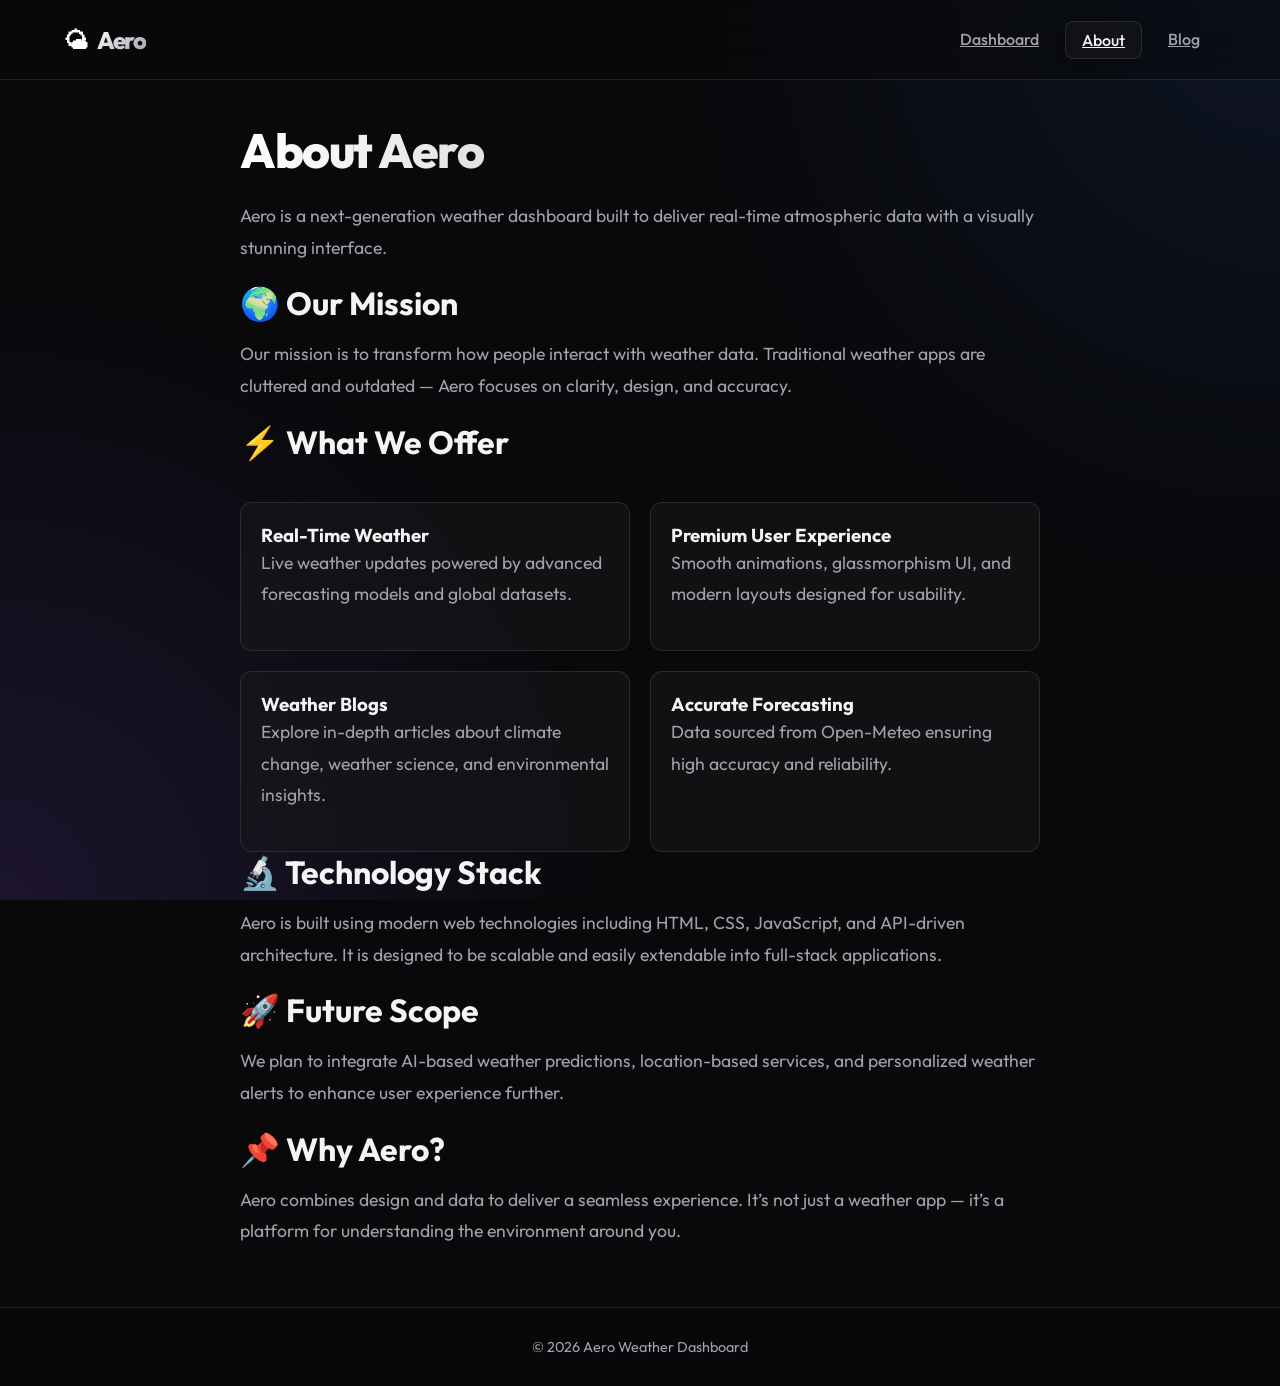
==== about.html @ 98682529 "seo frined" ====
<!DOCTYPE html>
<html lang="en">

<head>
    <meta charset="UTF-8">

    <!-- ✅ SEO -->
    <title>Aero Weather Dashboard | Real-Time Weather & Climate Insights</title>

    <meta name="description"
        content="Aero is a modern weather dashboard providing real-time forecasts, climate insights, and expert weather blogs with a premium UI experience.">

    <meta name="keywords"
        content="weather dashboard, real-time weather, climate insights, weather app, meteorology, weather forecast, Aero weather">

    <meta name="author" content="Aero Weather Team">

    <!-- Open Graph (for sharing) -->
    <meta property="og:title" content="Aero Weather Dashboard">
    <meta property="og:description" content="Real-time weather insights with premium UI and climate blogs.">
    <meta property="og:type" content="website">

    <meta name="viewport" content="width=device-width, initial-scale=1.0">

    <!-- Fonts -->
    <link href="https://fonts.googleapis.com/css2?family=Outfit:wght@300;400;600;700&display=swap" rel="stylesheet">

    <link rel="stylesheet" href="style.css">
</head>

<body>

    <div class="bg-gradient"></div>

    <div id="app">

        <div id="navbar"></div>

        <main id="main-content" class="fade-in">

            <div class="about-content">

                <!-- HERO -->
                <h1>About Aero</h1>

                <p class="lead">
                    Aero is a next-generation weather dashboard built to deliver real-time atmospheric data with a
                    visually stunning interface.
                </p>

                <!-- SECTION 1 -->
                <h2>🌍 Our Mission</h2>
                <p>
                    Our mission is to transform how people interact with weather data. Traditional weather apps are
                    cluttered and outdated — Aero focuses on clarity, design, and accuracy.
                </p>

                <!-- SECTION 2 -->
                <h2>⚡ What We Offer</h2>

                <ul class="feature-list">

                    <li class="feature-item">
                        <h3>Real-Time Weather</h3>
                        <p>
                            Live weather updates powered by advanced forecasting models and global datasets.
                        </p>
                    </li>

                    <li class="feature-item">
                        <h3>Premium User Experience</h3>
                        <p>
                            Smooth animations, glassmorphism UI, and modern layouts designed for usability.
                        </p>
                    </li>

                    <li class="feature-item">
                        <h3>Weather Blogs</h3>
                        <p>
                            Explore in-depth articles about climate change, weather science, and environmental insights.
                        </p>
                    </li>

                    <li class="feature-item">
                        <h3>Accurate Forecasting</h3>
                        <p>
                            Data sourced from Open-Meteo ensuring high accuracy and reliability.
                        </p>
                    </li>

                </ul>

                <!-- SECTION 3 -->
                <h2>🔬 Technology Stack</h2>
                <p>
                    Aero is built using modern web technologies including HTML, CSS, JavaScript, and API-driven
                    architecture. It is designed to be scalable and easily extendable into full-stack applications.
                </p>

                <!-- SECTION 4 -->
                <h2>🚀 Future Scope</h2>
                <p>
                    We plan to integrate AI-based weather predictions, location-based services, and personalized weather
                    alerts to enhance user experience further.
                </p>

                <!-- SECTION 5 -->
                <h2>📌 Why Aero?</h2>
                <p>
                    Aero combines design and data to deliver a seamless experience. It’s not just a weather app — it’s a
                    platform for understanding the environment around you.
                </p>

            </div>

        </main>

        <footer class="glass-footer">
            <p>&copy; 2026 Aero Weather Dashboard</p>
        </footer>

    </div>

    <!-- NAVBAR + ACTIVE TAB -->
    <script>
        fetch("navbar.html")
            .then(res => res.text())
            .then(data => {
                document.getElementById("navbar").innerHTML = data;

                const currentPage = window.location.pathname.split("/").pop();

                document.querySelectorAll(".nav-item").forEach(link => {
                    if (link.getAttribute("href") === currentPage) {
                        link.classList.add("active");
                    }
                });
            });
    </script>

</body>

</html>
---- style.css ----
:root {
    /* Premium Color Palette */
    --clr-bg: #09090b; /* Very dark zinc */
    --clr-surface: rgba(24, 24, 27, 0.6); /* Translucent zinc */
    --clr-surface-hover: rgba(39, 39, 42, 0.8);
    --clr-border: rgba(255, 255, 255, 0.1);
    
    /* Vibrant accients */
    --clr-primary: #3b82f6; /* Blue */
    --clr-primary-glow: rgba(59, 130, 246, 0.5);
    --clr-secondary: #8b5cf6; /* Purple */
    --clr-secondary-glow: rgba(139, 92, 246, 0.5);
    
    --clr-text: #f4f4f5;
    --clr-text-muted: #a1a1aa;
    
    /* Typography */
    --font-heading: 'Outfit', sans-serif;
    --font-body: 'Outfit', sans-serif;
    
    /* Layout Variables */
    --nav-height: 80px;
    --max-width: 1200px;
}

* {
    margin: 0;
    padding: 0;
    box-sizing: border-box;
    font-family: var(--font-body);
}

body {
    background-color: var(--clr-bg);
    color: var(--clr-text);
    min-height: 100vh;
    overflow-x: hidden;
    position: relative;
    display: flex;
    flex-direction: column;
}

/* Background Effects */
.bg-gradient {
    position: fixed;
    top: 0; left: 0; right: 0; bottom: 0;
    background: radial-gradient(circle at top right, rgba(59, 130, 246, 0.1) 0%, transparent 40%),
                radial-gradient(circle at bottom left, rgba(139, 92, 246, 0.15) 0%, transparent 40%);
    z-index: -2;
}

.bg-orbs {
    position: fixed;
    width: 100vw;
    height: 100vh;
    z-index: -1;
    overflow: hidden;
    pointer-events: none;
}

.orb {
    position: absolute;
    border-radius: 50%;
    filter: blur(100px);
    opacity: 0.4;
    animation: float 20s infinite ease-in-out alternate;
}

.orb-1 {
    top: -10%; left: -10%;
    width: 500px; height: 500px;
    background: var(--clr-primary);
}

.orb-2 {
    bottom: -10%; right: -10%;
    width: 600px; height: 600px;
    background: var(--clr-secondary);
    animation-delay: -5s;
}

@keyframes float {
    0% { transform: translate(0, 0) scale(1); }
    100% { transform: translate(100px, 50px) scale(1.2); }
}

/* App Layout */
#app {
    display: flex;
    flex-direction: column;
    min-height: 100vh;
}

/* Navigation - Glassmorphism */
.glass-nav {
    height: var(--nav-height);
    display: flex;
    justify-content: space-between;
    align-items: center;
    padding: 0 5%;
    background: rgba(9, 9, 11, 0.5);
    backdrop-filter: blur(20px);
    -webkit-backdrop-filter: blur(20px);
    border-bottom: 1px solid var(--clr-border);
    position: sticky;
    top: 0;
    z-index: 100;
}

.logo {
    display: flex;
    align-items: center;
    gap: 10px;
    font-size: 1.5rem;
    font-weight: 800;
    color: white;
    letter-spacing: -0.05em;
    cursor: pointer;
}

.logo-text {
    background: linear-gradient(135deg, #fff, var(--clr-text-muted));
    -webkit-background-clip: text;
    -webkit-text-fill-color: transparent;
}

nav#nav-menu {
    display: flex;
    gap: 10px;
}

.nav-item {
    background: transparent;
    border: none;
    color: var(--clr-text-muted);
    font-size: 1rem;
    font-weight: 500;
    padding: 8px 16px;
    border-radius: 8px;
    cursor: pointer;
    transition: all 0.3s ease;
    position: relative;
    overflow: hidden;
}

.nav-item:hover {
    color: var(--clr-text);
    background: rgba(255,255,255,0.05);
}

.nav-item.active {
    color: var(--clr-text);
    background: var(--clr-surface);
    border: 1px solid var(--clr-border);
    box-shadow: 0 4px 12px rgba(0,0,0,0.1);
}

/* Mobile Toggle */
.mobile-menu-toggle {
    display: none;
    flex-direction: column;
    gap: 5px;
    cursor: pointer;
}
.mobile-menu-toggle span {
    width: 25px; height: 3px;
    background: white;
    border-radius: 3px;
    transition: all 0.3s;
}

/* Main Content */
#main-content {
    flex: 1;
    max-width: var(--max-width);
    margin: 0 auto;
    width: 100%;
    padding: 40px 5%;
    display: flex;
    flex-direction: column;
}

/* Page Transitions */
.fade-in {
    animation: fadeIn 0.5s cubic-bezier(0.16, 1, 0.3, 1) forwards;
}

@keyframes fadeIn {
    from { opacity: 0; transform: translateY(10px); }
    to { opacity: 1; transform: translateY(0); }
}

/* Generic UI Components */
h1 {
    font-size: 3rem;
    font-weight: 800;
    letter-spacing: -0.03em;
    margin-bottom: 20px;
    background: linear-gradient(to right, #fff, #a1a1aa);
    -webkit-background-clip: text;
    -webkit-text-fill-color: transparent;
}

h2 {
    font-size: 2rem;
    font-weight: 700;
    margin-bottom: 15px;
}

p.lead {
    font-size: 1.25rem;
    color: var(--clr-text-muted);
    margin-bottom: 30px;
    line-height: 1.6;
}

/* Glass Card */
.glass-card {
    background: var(--clr-surface);
    border: 1px solid var(--clr-border);
    border-radius: 20px;
    padding: 30px;
    box-shadow: 0 10px 30px -10px rgba(0,0,0,0.5);
    backdrop-filter: blur(10px);
    transition: transform 0.3s ease, border-color 0.3s ease;
}

.glass-card:hover {
    transform: translateY(-5px);
    border-color: rgba(255,255,255,0.2);
}

/* Dashboard Layout */
.dashboard-grid {
    display: grid;
    grid-template-columns: repeat(12, 1fr);
    gap: 20px;
}

.weather-hero {
    grid-column: span 12;
    display: flex;
    flex-direction: column;
    align-items: center;
    justify-content: center;
    padding: 60px 40px;
    background: linear-gradient(135deg, rgba(59, 130, 246, 0.2), rgba(139, 92, 246, 0.2));
    border: 1px solid var(--clr-border);
    border-radius: 24px;
    position: relative;
    overflow: hidden;
}

.temp-huge {
    font-size: 6rem;
    font-weight: 800;
    line-height: 1;
    margin: 10px 0;
    text-shadow: 0 10px 30px var(--clr-primary-glow);
}

.weather-desc {
    font-size: 1.5rem;
    font-weight: 500;
    text-transform: capitalize;
    color: var(--clr-text-muted);
}

.weather-location {
    font-size: 2rem;
    font-weight: 700;
}

.stats-grid {
    grid-column: span 12;
    display: grid;
    grid-template-columns: repeat(auto-fit, minmax(200px, 1fr));
    gap: 20px;
}

.stat-card {
    display: flex;
    flex-direction: column;
    align-items: center;
    text-align: center;
}

.stat-icon {
    font-size: 2rem;
    margin-bottom: 10px;
}

.stat-value {
    font-size: 1.8rem;
    font-weight: 700;
}

.stat-label {
    font-size: 0.9rem;
    color: var(--clr-text-muted);
    text-transform: uppercase;
    letter-spacing: 0.05em;
}

/* About Page */
.about-content {
    max-width: 800px;
    margin: 0 auto;
}
.about-content p {
    color: var(--clr-text-muted);
    font-size: 1.1rem;
    line-height: 1.8;
    margin-bottom: 20px;
}
.feature-list {
    display: grid;
    grid-template-columns: 1fr 1fr;
    gap: 20px;
    margin-top: 40px;
    list-style: none;
}
.feature-item {
    background: var(--clr-surface);
    padding: 20px;
    border-radius: 12px;
    border: 1px solid var(--clr-border);
}

/* Blog List */
.blog-grid {
    display: grid;
    grid-template-columns: repeat(auto-fill, minmax(320px, 1fr));
    gap: 30px;
}

.blog-card {
    display: flex;
    flex-direction: column;
    padding: 0;
    overflow: hidden;
    cursor: pointer;
}

.blog-image {
    width: 100%;
    height: 200px;
    object-fit: cover;
    border-bottom: 1px solid var(--clr-border);
    transition: transform 0.5s ease;
}

.blog-card:hover .blog-image {
    transform: scale(1.05);
}

.blog-image-wrapper {
    overflow: hidden;
}

.blog-content {
    padding: 25px;
    flex: 1;
    display: flex;
    flex-direction: column;
}

.blog-date {
    font-size: 0.85rem;
    color: var(--clr-primary);
    font-weight: 600;
    margin-bottom: 10px;
}

.blog-title {
    font-size: 1.3rem;
    font-weight: 700;
    margin-bottom: 10px;
    line-height: 1.3;
}

.blog-excerpt {
    color: var(--clr-text-muted);
    font-size: 0.95rem;
    line-height: 1.5;
    margin-bottom: 20px;
    flex: 1;
}

.read-more {
    color: #fff;
    font-weight: 600;
    font-size: 0.9rem;
    text-transform: uppercase;
    letter-spacing: 0.05em;
    display: inline-flex;
    align-items: center;
    gap: 5px;
    transition: color 0.3s;
}

.read-more::after {
    content: "→";
    transition: transform 0.3s;
}

.blog-card:hover .read-more {
    color: var(--clr-primary);
}

.blog-card:hover .read-more::after {
    transform: translateX(5px);
}

/* Single Blog Post View */
.single-blog {
    max-width: 800px;
    margin: 0 auto;
}

.back-btn {
    background: transparent;
    border: 1px solid var(--clr-border);
    color: var(--clr-text);
    padding: 10px 20px;
    border-radius: 8px;
    cursor: pointer;
    font-family: var(--font-body);
    font-weight: 600;
    display: inline-flex;
    align-items: center;
    gap: 8px;
    margin-bottom: 30px;
    transition: all 0.3s;
}
.back-btn:hover {
    background: var(--clr-surface);
    border-color: rgba(255,255,255,0.3);
}

.blog-header {
    margin-bottom: 40px;
}

.blog-header h1 {
    font-size: 2.5rem;
    margin: 10px 0 20px;
    line-height: 1.2;
}

.blog-hero-img {
    width: 100%;
    height: 400px;
    object-fit: cover;
    border-radius: 20px;
    margin-bottom: 40px;
    border: 1px solid var(--clr-border);
}

.blog-body-text {
    font-size: 1.15rem;
    line-height: 1.8;
    color: #e4e4e7;
    white-space: pre-wrap;
}

.blog-body-text p {
    margin-bottom: 20px;
}

/* Footer */
.glass-footer {
    text-align: center;
    padding: 30px;
    color: var(--clr-text-muted);
    font-size: 0.9rem;
    border-top: 1px solid var(--clr-border);
    background: rgba(9, 9, 11, 0.5);
    margin-top: auto;
}

/* Loading State */
.loader {
    width: 48px;
    height: 48px;
    border: 5px solid var(--clr-surface);
    border-bottom-color: var(--clr-primary);
    border-radius: 50%;
    display: inline-block;
    box-sizing: border-box;
    animation: rotation 1s linear infinite;
    margin: 40px auto;
}

@keyframes rotation {
    0% { transform: rotate(0deg); }
    100% { transform: rotate(360deg); }
}

.error-msg {
    color: #ef4444;
    background: rgba(239, 68, 68, 0.1);
    padding: 20px;
    border-radius: 12px;
    border: 1px solid rgba(239, 68, 68, 0.3);
    text-align: center;
    grid-column: span 12;
}

/* Responsive */
@media (max-width: 768px) {
    .glass-nav {
        padding: 0 20px;
    }
    nav#nav-menu {
        display: none; /* simple hidden for mobile, in a real app we toggle this */
    }
    .mobile-menu-toggle {
        display: flex;
    }
    h1 {
        font-size: 2.2rem;
    }
    .temp-huge {
        font-size: 4rem;
    }
    .blog-hero-img {
        height: 250px;
    }
}
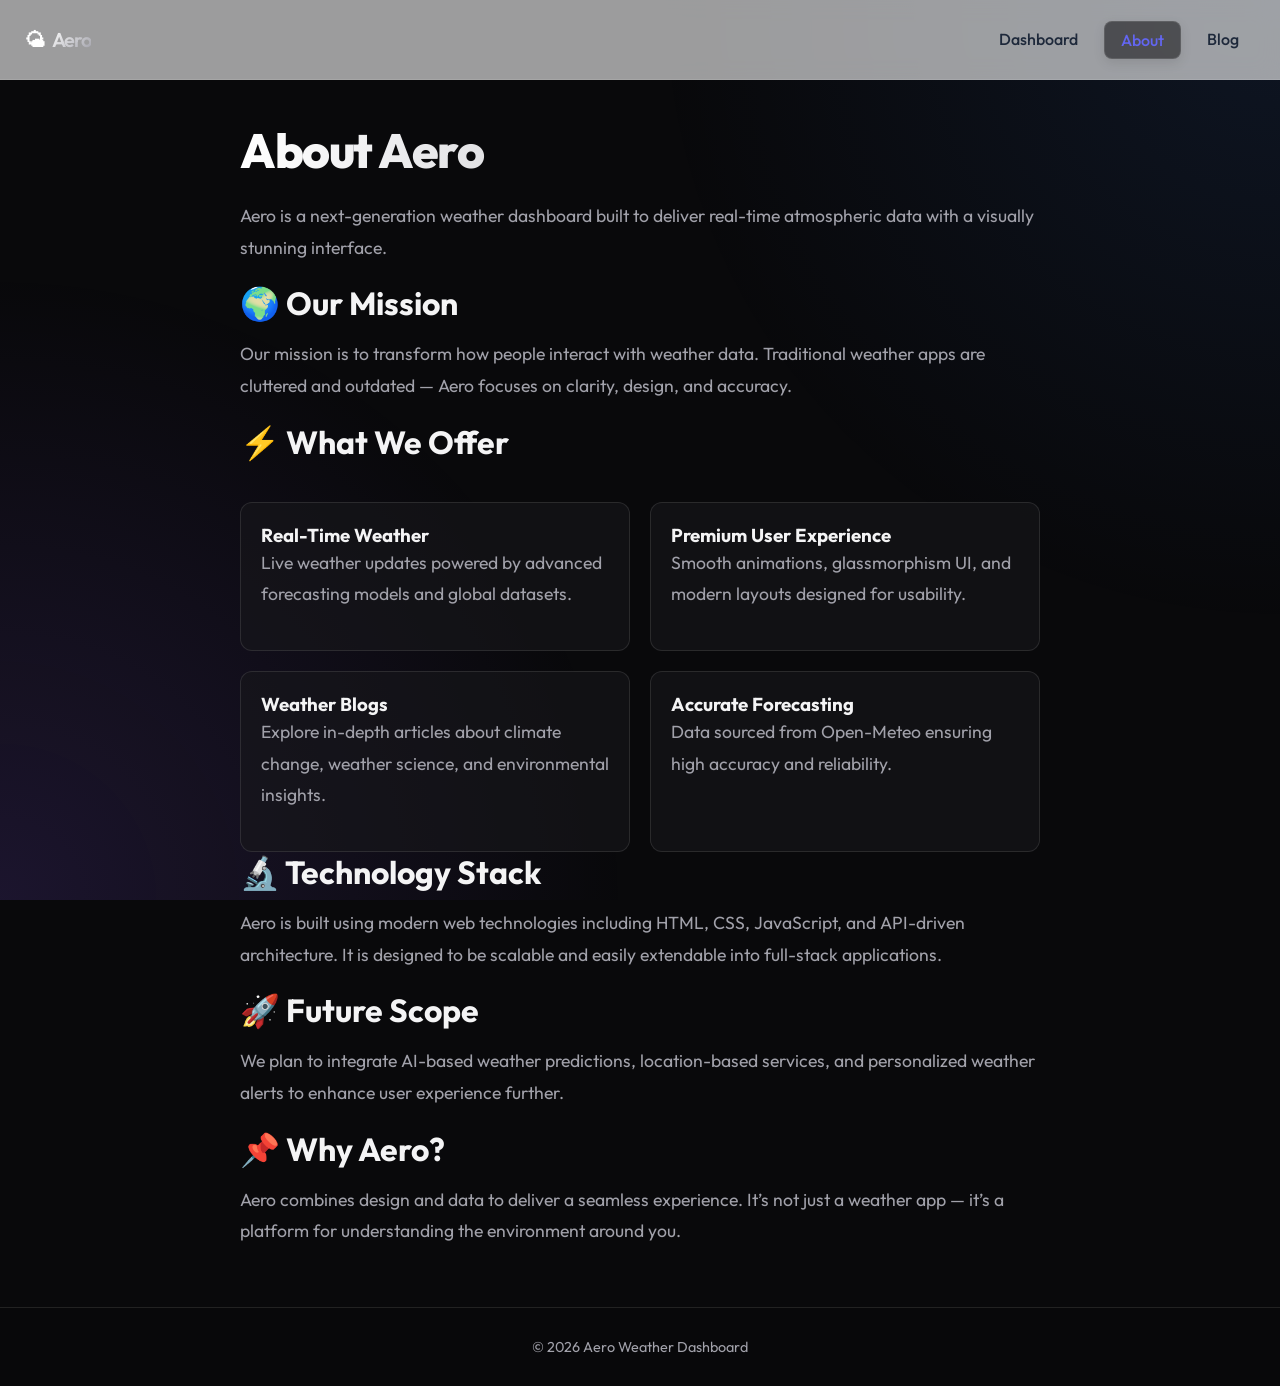
==== commit d9f5b54c: "sadsd" ====
--- a/about.html
+++ b/about.html
@@ -4,28 +4,71 @@
 <head>
     <meta charset="UTF-8">
 
-    <!-- ✅ SEO -->
-    <title>Aero Weather Dashboard | Real-Time Weather & Climate Insights</title>
+    <!-- ✅ PRIMARY SEO (ABOUT INTENT OPTIMIZED) -->
+    <title>About Aero Weather Dashboard | Real-Time Weather Platform & Climate Insights</title>
 
     <meta name="description"
-        content="Aero is a modern weather dashboard providing real-time forecasts, climate insights, and expert weather blogs with a premium UI experience.">
+        content="Learn about Aero Weather Dashboard, a modern weather platform delivering real-time forecasts, climate insights, and atmospheric data with advanced UI and accurate meteorology models.">
 
     <meta name="keywords"
-        content="weather dashboard, real-time weather, climate insights, weather app, meteorology, weather forecast, Aero weather">
+        content="about Aero weather, weather dashboard platform, real-time weather system, climate insights platform, meteorology application, weather forecasting technology, Aero weather dashboard info">
 
     <meta name="author" content="Aero Weather Team">
 
-    <!-- Open Graph (for sharing) -->
-    <meta property="og:title" content="Aero Weather Dashboard">
-    <meta property="og:description" content="Real-time weather insights with premium UI and climate blogs.">
+    <!-- ✅ INDEXING CONTROL -->
+    <meta name="robots" content="index, follow, max-image-preview:large, max-snippet:-1, max-video-preview:-1">
+    <meta name="googlebot" content="index, follow">
+
+    <!-- ✅ CANONICAL -->
+    <link rel="canonical" href="https://weatherdashboard.shopwithme.in/about.html">
+
+    <!-- ✅ VIEWPORT -->
+    <meta name="viewport" content="width=device-width, initial-scale=1.0">
+
+    <!-- ✅ FAVICON -->
+    <link rel="icon" href="/favicon.ico" type="image/x-icon">
+
+    <!-- ✅ OPEN GRAPH -->
+    <meta property="og:title" content="About Aero Weather Dashboard">
+    <meta property="og:description"
+        content="Discover the mission, technology, and vision behind Aero Weather Dashboard.">
     <meta property="og:type" content="website">
+    <meta property="og:url" content="https://weatherdashboard.shopwithme.in/about.html">
+    <meta property="og:image" content="https://weatherdashboard.shopwithme.in/preview.jpg">
+    <meta property="og:site_name" content="Aero Weather">
 
-    <meta name="viewport" content="width=device-width, initial-scale=1.0">
+    <!-- ✅ TWITTER SEO -->
+    <meta name="twitter:card" content="summary_large_image">
+    <meta name="twitter:title" content="About Aero Weather Dashboard">
+    <meta name="twitter:description"
+        content="Real-time weather platform with climate insights and forecasting technology.">
+    <meta name="twitter:image" content="https://weatherdashboard.shopwithme.in/preview.jpg">
+
+    <!-- ✅ ADVANCED STRUCTURED DATA -->
+    <script type="application/ld+json">
+    {
+        "@context": "https://schema.org",
+        "@type": "Organization",
+        "name": "Aero Weather",
+        "url": "https://weatherdashboard.shopwithme.in/",
+        "logo": "https://weatherdashboard.shopwithme.in/preview.jpg",
+        "description": "Aero Weather Dashboard provides real-time weather forecasts, climate insights, and atmospheric data.",
+        "sameAs": [
+            "https://weatherdashboard.shopwithme.in/"
+        ]
+    }
+    </script>
+
+    <!-- ✅ PERFORMANCE -->
+    <link rel="preconnect" href="https://fonts.googleapis.com">
+    <link rel="preconnect" href="https://fonts.gstatic.com" crossorigin>
 
     <!-- Fonts -->
     <link href="https://fonts.googleapis.com/css2?family=Outfit:wght@300;400;600;700&display=swap" rel="stylesheet">
 
+    <!-- CSS -->
     <link rel="stylesheet" href="style.css">
+
 </head>
 
 <body>
@@ -123,21 +166,30 @@
 
     <!-- NAVBAR + ACTIVE TAB -->
     <script>
-        fetch("navbar.html")
-            .then(res => res.text())
-            .then(data => {
-                document.getElementById("navbar").innerHTML = data;
+fetch("navbar.html")
+    .then(res => res.text())
+    .then(data => {
+        document.getElementById("navbar").innerHTML = data;
 
-                const currentPage = window.location.pathname.split("/").pop();
+        const currentPage = window.location.pathname.split("/").pop();
 
-                document.querySelectorAll(".nav-item").forEach(link => {
-                    if (link.getAttribute("href") === currentPage) {
-                        link.classList.add("active");
-                    }
-                });
+        document.querySelectorAll(".nav-item").forEach(link => {
+            if (link.getAttribute("href") === currentPage) {
+                link.classList.add("active");
+            }
+        });
+
+        // ✅ ADD THIS (mobile toggle fix)
+        const toggle = document.getElementById("menu-toggle");
+        const menu = document.getElementById("nav-menu");
+
+        if (toggle && menu) {
+            toggle.addEventListener("click", () => {
+                menu.classList.toggle("active");
             });
-    </script>
-
+        }
+    });
+</script>
 </body>
 
 </html>
--- a/style.css
+++ b/style.css
@@ -497,6 +497,72 @@
     100% { transform: rotate(360deg); }
 }
 
+
+.glass-nav {
+    display: flex;
+    justify-content: space-between;
+    align-items: center;
+    padding: 15px 30px;
+    backdrop-filter: blur(10px);
+    background: rgba(255, 255, 255, 0.6);
+    position: sticky;
+    top: 0;
+    z-index: 1000;
+}
+
+/* Logo */
+.logo {
+    display: flex;
+    align-items: center;
+    gap: 8px;
+    font-weight: 600;
+    font-size: 20px;
+}
+
+/* Nav */
+#nav-menu {
+    display: flex;
+    gap: 20px;
+}
+
+.nav-item {
+    text-decoration: none;
+    color: #1e293b;
+    font-weight: 500;
+}
+
+/* Hamburger */
+.menu-toggle {
+    display: none;
+    font-size: 24px;
+    cursor: pointer;
+}
+
+/* ===== MOBILE ===== */
+@media (max-width: 768px) {
+    .menu-toggle {
+        display: block;
+    }
+
+    #nav-menu {
+        position: absolute;
+        top: 70px;
+        right: 0;
+        width: 100%;
+        background: rgba(255, 255, 255, 0.95);
+        flex-direction: column;
+        align-items: center;
+        gap: 15px;
+        padding: 20px 0;
+
+        display: none;
+    }
+
+    #nav-menu.active {
+        display: flex;
+    }
+}
+
 .error-msg {
     color: #ef4444;
     background: rgba(239, 68, 68, 0.1);
@@ -507,6 +573,69 @@
     grid-column: span 12;
 }
 
+/* NAVBAR */
+.glass-nav {
+    display: flex;
+    justify-content: space-between;
+    align-items: center;
+    padding: 15px 25px;
+    backdrop-filter: blur(12px);
+    background: rgba(255, 255, 255, 0.6);
+    position: sticky;
+    top: 0;
+    z-index: 1000;
+}
+
+/* NAV LINKS */
+#nav-menu {
+    display: flex;
+    gap: 20px;
+}
+
+.nav-item {
+    text-decoration: none;
+    color: #1e293b;
+    font-weight: 500;
+}
+
+/* ACTIVE LINK */
+.nav-item.active {
+    color: #6366f1;
+}
+
+/* HAMBURGER */
+.menu-toggle {
+    display: none;
+    font-size: 26px;
+    cursor: pointer;
+}
+
+/* ===== MOBILE ===== */
+@media (max-width: 768px) {
+
+    .menu-toggle {
+        display: block;
+    }
+
+    #nav-menu {
+        position: absolute;
+        top: 70px;
+        left: 0;
+        width: 100%;
+        flex-direction: column;
+        align-items: center;
+        background: rgba(255, 255, 255, 0.95);
+        padding: 20px 0;
+        gap: 15px;
+
+        display: none;
+    }
+
+    #nav-menu.active {
+        display: flex;
+    }
+}
+
 /* Responsive */
 @media (max-width: 768px) {
     .glass-nav {
